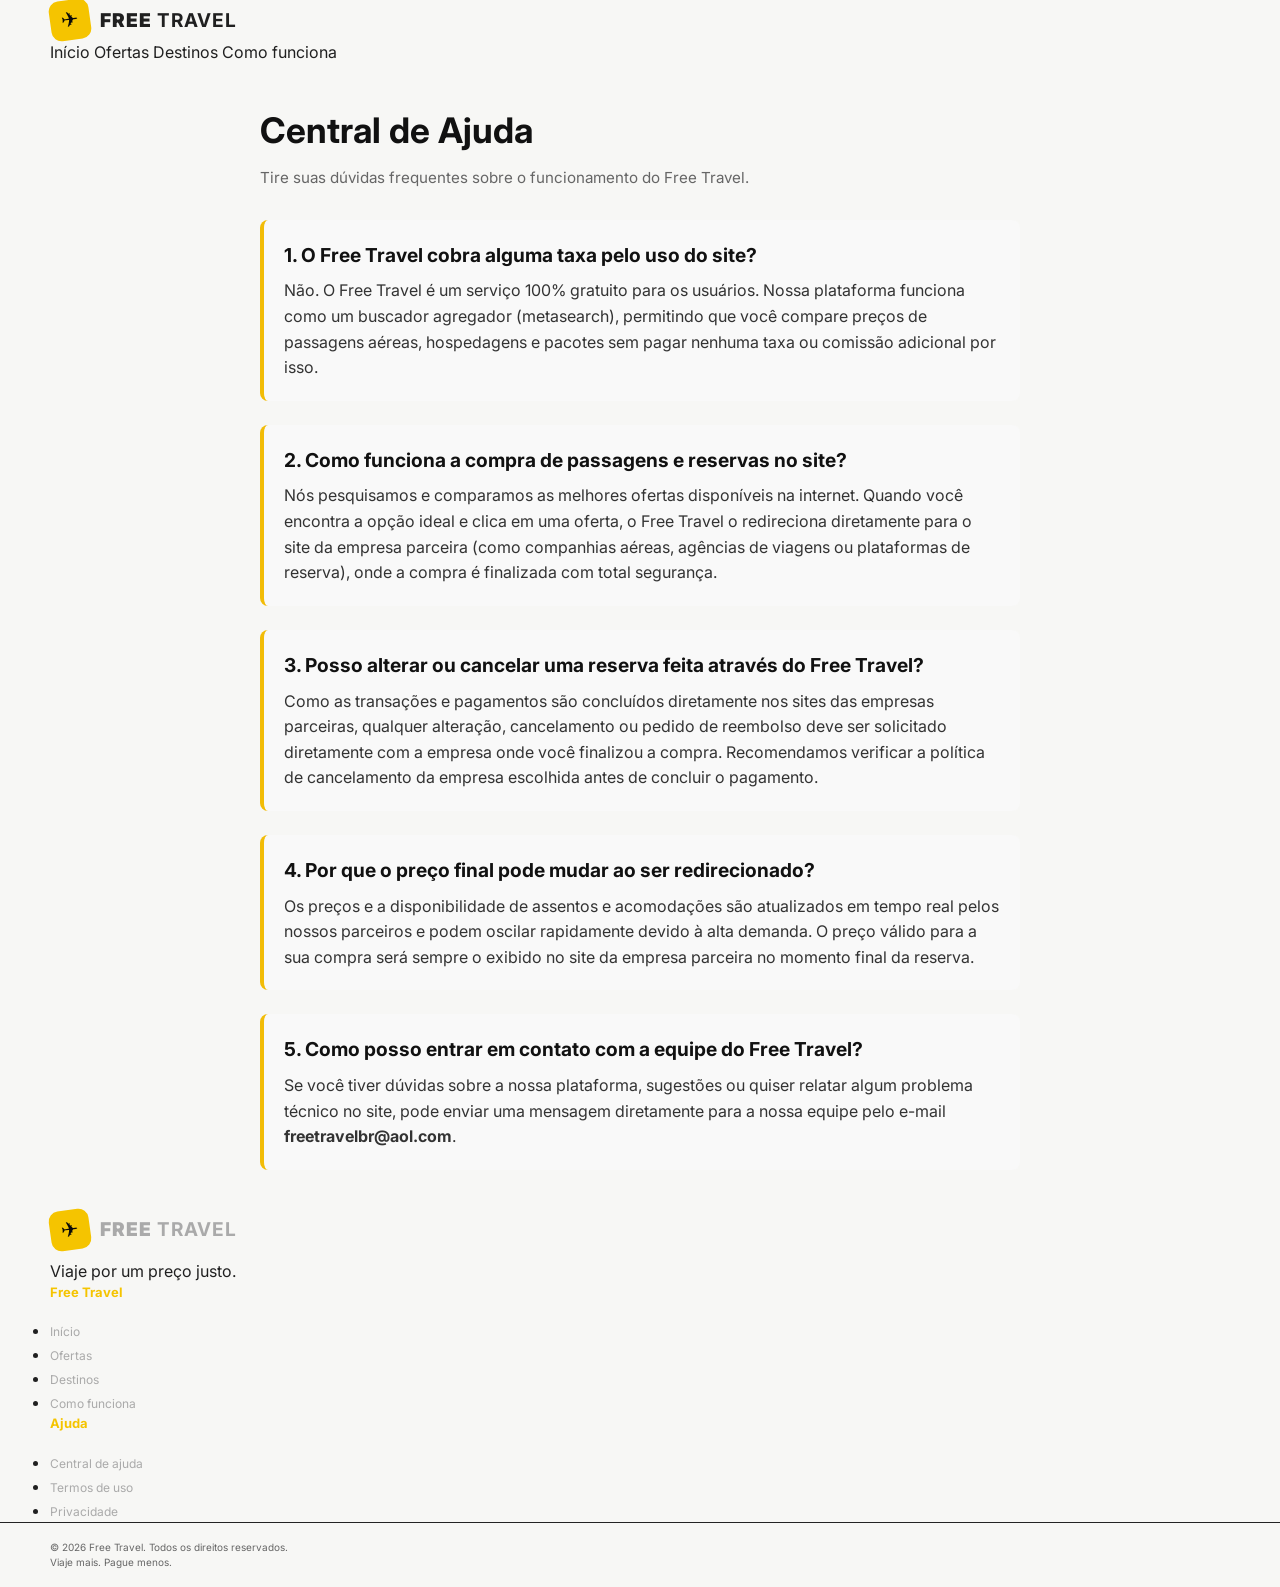
==== central-de-ajuda.html @ 2ada8f88 "Add files via upload" ====
<!DOCTYPE html>
<html lang="pt-BR">
<head>
    <meta charset="UTF-8">
    <meta name="viewport" content="width=device-width, initial-scale=1.0">
    <title>Central de Ajuda — Free Travel</title>
    <link rel="stylesheet" href="style.css">
    <link rel="preconnect" href="https://fonts.googleapis.com">
    <link rel="preconnect" href="https://fonts.gstatic.com" crossorigin>
    <link href="https://fonts.googleapis.com/css2?family=Inter:wght@400;500;600;700;800&display=swap" rel="stylesheet">
</head>
<body>

    <!-- Header / Navbar -->
    <header class="header">
        <div class="container header-container">
            <a href="index.html" class="logo">
                <span class="logo-icon">✈</span>
                <span class="logo-text">FREE <strong>TRAVEL</strong></span>
            </a>
            <nav class="nav">
                <a href="index.html">Início</a>
                <a href="index.html#ofertas">Ofertas</a>
                <a href="index.html#destinos">Destinos</a>
                <a href="index.html#como-funciona">Como funciona</a>
            </nav>
        </div>
    </header>

    <!-- Main Content -->
    <main class="page-content container" style="max-width: 800px; margin: 40px auto; padding: 0 20px;">
        <h1 style="font-size: 2.2rem; margin-bottom: 10px; color: #111;">Central de Ajuda</h1>
        <p style="color: #666; font-size: 0.95rem; margin-bottom: 30px;">Tire suas dúvidas frequentes sobre o funcionamento do Free Travel.</p>

        <section style="display: flex; flex-direction: column; gap: 24px; line-height: 1.6; color: #333;">
            
            <article style="background: #f9f9f9; padding: 20px; border-radius: 8px; border-left: 4px solid #f2bc07;">
                <h3 style="font-size: 1.2rem; margin-bottom: 8px; color: #111;">1. O Free Travel cobra alguma taxa pelo uso do site?</h3>
                <p>Não. O Free Travel é um serviço 100% gratuito para os usuários. Nossa plataforma funciona como um buscador agregador (metasearch), permitindo que você compare preços de passagens aéreas, hospedagens e pacotes sem pagar nenhuma taxa ou comissão adicional por isso.</p>
            </article>

            <article style="background: #f9f9f9; padding: 20px; border-radius: 8px; border-left: 4px solid #f2bc07;">
                <h3 style="font-size: 1.2rem; margin-bottom: 8px; color: #111;">2. Como funciona a compra de passagens e reservas no site?</h3>
                <p>Nós pesquisamos e comparamos as melhores ofertas disponíveis na internet. Quando você encontra a opção ideal e clica em uma oferta, o Free Travel o redireciona diretamente para o site da empresa parceira (como companhias aéreas, agências de viagens ou plataformas de reserva), onde a compra é finalizada com total segurança.</p>
            </article>

            <article style="background: #f9f9f9; padding: 20px; border-radius: 8px; border-left: 4px solid #f2bc07;">
                <h3 style="font-size: 1.2rem; margin-bottom: 8px; color: #111;">3. Posso alterar ou cancelar uma reserva feita através do Free Travel?</h3>
                <p>Como as transações e pagamentos são concluídos diretamente nos sites das empresas parceiras, qualquer alteração, cancelamento ou pedido de reembolso deve ser solicitado diretamente com a empresa onde você finalizou a compra. Recomendamos verificar a política de cancelamento da empresa escolhida antes de concluir o pagamento.</p>
            </article>

            <article style="background: #f9f9f9; padding: 20px; border-radius: 8px; border-left: 4px solid #f2bc07;">
                <h3 style="font-size: 1.2rem; margin-bottom: 8px; color: #111;">4. Por que o preço final pode mudar ao ser redirecionado?</h3>
                <p>Os preços e a disponibilidade de assentos e acomodações são atualizados em tempo real pelos nossos parceiros e podem oscilar rapidamente devido à alta demanda. O preço válido para a sua compra será sempre o exibido no site da empresa parceira no momento final da reserva.</p>
            </article>

            <article style="background: #f9f9f9; padding: 20px; border-radius: 8px; border-left: 4px solid #f2bc07;">
                <h3 style="font-size: 1.2rem; margin-bottom: 8px; color: #111;">5. Como posso entrar em contato com a equipe do Free Travel?</h3>
                <p>Se você tiver dúvidas sobre a nossa plataforma, sugestões ou quiser relatar algum problema técnico no site, pode enviar uma mensagem diretamente para a nossa equipe pelo e-mail <strong>freetravelbr@aol.com</strong>.</p>
            </article>

        </section>
    </main>

    <!-- Footer -->
    <footer class="footer">
        <div class="container footer-container">
            <div class="footer-column">
                <a href="index.html" class="logo footer-logo">
                    <span class="logo-icon">✈</span>
                    <span class="logo-text">FREE <strong>TRAVEL</strong></span>
                </a>
                <p class="footer-tagline">Viaje por um preço justo.</p>
            </div>

            <div class="footer-column">
                <h4>Free Travel</h4>
                <ul>
                    <li><a href="index.html">Início</a></li>
                    <li><a href="index.html#ofertas">Ofertas</a></li>
                    <li><a href="index.html#destinos">Destinos</a></li>
                    <li><a href="index.html#como-funciona">Como funciona</a></li>
                </ul>
            </div>

            <div class="footer-column">
                <h4>Ajuda</h4>
                <ul>
                    <li><a href="central-de-ajuda.html">Central de ajuda</a></li>
                    <li><a href="termos-de-uso.html">Termos de uso</a></li>
                    <li><a href="politica-de-privacidade.html">Privacidade</a></li>
                </ul>
            </div>
        </div>

        <div class="footer-bottom">
            <div class="container footer-bottom-container">
                <p>© 2026 Free Travel. Todos os direitos reservados.</p>
                <p>Viaje mais. Pague menos.</p>
            </div>
        </div>
    </footer>

    <script src="script.js"></script>
</body>
</html>
---- style.css ----
/* =========================================================
   FREE TRAVEL — style.css
   Arquivo CSS Corrigido e Completado
   ========================================================= */

:root {
  --black: #090909;
  --black-soft: #111111;
  --black-card: #151515;
  --yellow: #f5c400;
  --yellow-light: #ffd83d;
  --white: #ffffff;
  --text: #202020;
  --muted: #777777;
  --border: #e9e9e9;
  --bg: #f7f7f5;
  --radius: 18px;
  --shadow: 0 14px 40px rgba(0, 0, 0, 0.08);
  --container: 1180px;
}

/* =========================================================
   RESET
   ========================================================= */

* {
  box-sizing: border-box;
  margin: 0;
  padding: 0;
}

html {
  scroll-behavior: smooth;
}

body {
  min-width: 320px;
  background: var(--bg);
  color: var(--text);
  font-family: Inter, Arial, Helvetica, sans-serif;
  line-height: 1.5;
}

body.modal-open {
  overflow: hidden;
}

img {
  display: block;
  width: 100%;
}

button,
input,
select,
textarea {
  font: inherit;
}

button {
  cursor: pointer;
}

a {
  color: inherit;
  text-decoration: none;
}

.container {
  width: min(calc(100% - 40px), var(--container));
  margin: 0 auto;
}

/* =========================================================
   HEADER
   ========================================================= */

.site-header {
  position: sticky;
  top: 0;
  z-index: 1000;
  background: var(--black);
  color: var(--white);
  border-bottom: 1px solid rgba(255, 255, 255, 0.08);
}

.header-inner {
  min-height: 76px;
  display: flex;
  align-items: center;
  justify-content: space-between;
  gap: 30px;
}

.logo {
  display: inline-flex;
  align-items: center;
  gap: 10px;
  flex-shrink: 0;
}

.logo-icon {
  width: 40px;
  height: 40px;
  display: grid;
  place-items: center;
  background: var(--yellow);
  color: var(--black);
  border-radius: 10px;
  font-size: 21px;
  transform: rotate(-8deg);
}

.logo-text {
  font-size: 19px;
  font-weight: 900;
  letter-spacing: 1px;
  line-height: 1;
}

.logo-text span {
  color: var(--yellow);
}

.main-nav {
  display: flex;
  align-items: center;
  gap: 28px;
  margin-left: auto;
}

.main-nav a {
  position: relative;
  color: #d9d9d9;
  font-size: 14px;
  font-weight: 700;
  transition: color 0.2s ease;
}

.main-nav a:hover {
  color: var(--yellow);
}

.header-actions {
  display: flex;
  align-items: center;
  gap: 12px;
}

.favorites-link,
.login-btn {
  border: 0;
  background: transparent;
  color: var(--white);
  font-weight: 700;
}

.favorites-link {
  display: inline-flex;
  align-items: center;
  gap: 7px;
  font-size: 14px;
}

.favorites-link > span {
  color: var(--yellow);
  font-size: 22px;
}

.favorites-link b {
  min-width: 19px;
  height: 19px;
  padding: 0 5px;
  display: inline-grid;
  place-items: center;
  border-radius: 20px;
  background: var(--yellow);
  color: var(--black);
  font-size: 11px;
}

.login-btn {
  padding: 10px 18px;
  border: 1px solid rgba(255, 255, 255, 0.28);
  border-radius: 9px;
  transition: all 0.2s ease;
}

.login-btn:hover {
  background: var(--yellow);
  border-color: var(--yellow);
  color: var(--black);
}

.menu-toggle {
  display: none;
  width: 42px;
  height: 42px;
  border: 1px solid rgba(255, 255, 255, 0.2);
  border-radius: 9px;
  background: transparent;
  padding: 9px;
}

.menu-toggle span {
  display: block;
  height: 2px;
  margin: 5px 0;
  background: var(--white);
  transition: 0.2s ease;
}

/* =========================================================
   HERO
   ========================================================= */

.hero {
  position: relative;
  min-height: 590px;
  display: flex;
  align-items: center;
  overflow: hidden;
  background: linear-gradient(
      90deg,
      rgba(0, 0, 0, 0.86) 0%,
      rgba(0, 0, 0, 0.67) 48%,
      rgba(0, 0, 0, 0.28) 100%
    ),
    url("https://images.unsplash.com/photo-1500530855697-b586d89ba3ee?auto=format&fit=crop&w=2000&q=90")
      center / cover no-repeat;
  color: var(--white);
}

.hero-overlay {
  position: absolute;
  inset: 0;
  background: radial-gradient(
    circle at 75% 35%,
    rgba(245, 196, 0, 0.16),
    transparent 34%
  );
}

.hero-content {
  position: relative;
  z-index: 2;
  padding: 70px 0 90px;
}

.hero-copy {
  max-width: 650px;
  margin-bottom: 42px;
}

.eyebrow,
.section-kicker {
  display: inline-block;
  color: var(--yellow);
  font-size: 12px;
  font-weight: 900;
  letter-spacing: 1.7px;
}

.hero-copy h1 {
  max-width: 700px;
  margin-top: 13px;
  font-size: clamp(42px, 6vw, 72px);
  line-height: 0.98;
  letter-spacing: -2.5px;
  font-weight: 900;
}

.hero-copy h1 strong {
  color: var(--yellow);
}

.hero-copy p {
  max-width: 570px;
  margin-top: 22px;
  color: #dddddd;
  font-size: 18px;
}

/* =========================================================
   SEARCH CARD
   ========================================================= */

.search-card {
  width: 100%;
  max-width: 1120px;
  background: var(--white);
  color: var(--text);
  border-radius: 16px;
  box-shadow: 0 22px 60px rgba(0, 0, 0, 0.25);
  overflow: hidden;
}

.search-tabs {
  display: flex;
  border-bottom: 1px solid var(--border);
  padding: 0 18px;
}

.search-tab {
  position: relative;
  border: 0;
  background: transparent;
  padding: 17px 20px;
  color: #777;
  font-size: 14px;
  font-weight: 800;
}

.search-tab.active {
  color: var(--black);
}

.search-tab.active::after {
  content: "";
  position: absolute;
  left: 18px;
  right: 18px;
  bottom: -1px;
  height: 3px;
  background: var(--yellow);
}

.search-form {
  display: grid;
  grid-template-columns: 1.5fr 1fr 1fr 1.1fr auto;
  gap: 10px;
  padding: 18px;
}

.search-field {
  min-width: 0;
}

.search-field label {
  display: block;
  margin: 0 0 7px 3px;
  color: #666;
  font-size: 11px;
  font-weight: 900;
  text-transform: uppercase;
  letter-spacing: 0.5px;
}

.input-wrap {
  height: 51px;
  display: flex;
  align-items: center;
  gap: 8px;
  padding: 0 12px;
  border: 1px solid #dedede;
  border-radius: 9px;
  background: #fff;
}

.input-wrap:focus-within {
  border-color: var(--yellow);
  box-shadow: 0 0 0 3px rgba(245, 196, 0, 0.12);
}

.input-icon {
  flex-shrink: 0;
  font-size: 16px;
}

.input-wrap input,
.input-wrap select {
  width: 100%;
  min-width: 0;
  border: 0;
  outline: 0;
  background: transparent;
  color: var(--text);
  font-size: 13px;
}

.search-button,
.primary-btn {
  border: 0;
  background: var(--yellow);
  color: var(--black);
  font-weight: 900;
  border-radius: 9px;
  transition: transform 0.2s ease, background 0.2s ease, box-shadow 0.2s ease;
}

.search-button {
  align-self: end;
  min-width: 125px;
  height: 51px;
  padding: 0 22px;
}

.search-button:hover,
.primary-btn:hover {
  background: var(--yellow-light);
  transform: translateY(-2px);
  box-shadow: 0 8px 20px rgba(0, 0, 0, 0.12);
}

.search-button-icon {
  margin-right: 5px;
  font-size: 20px;
}

/* =========================================================
   TRUST BAR
   ========================================================= */

.trust-bar {
  background: var(--white);
  border-bottom: 1px solid var(--border);
}

.trust-inner {
  min-height: 100px;
  display: grid;
  grid-template-columns: repeat(4, 1fr);
  gap: 25px;
  align-items: center;
}

.trust-item {
  display: flex;
  align-items: center;
  gap: 12px;
}

.trust-item > span {
  width: 38px;
  height: 38px;
  display: grid;
  place-items: center;
  flex-shrink: 0;
  border-radius: 50%;
  background: #fff7cc;
  color: #8c7200;
  font-size: 17px;
  font-weight: 900;
}

.trust-item strong,
.trust-item small {
  display: block;
}

.trust-item strong {
  font-size: 13px;
}

.trust-item small {
  margin-top: 2px;
  color: #858585;
  font-size: 11px;
}

/* =========================================================
   SECTIONS
   ========================================================= */

.section {
  padding: 88px 0;
}

.offers-section {
  background: var(--bg);
}

.section-heading {
  display: flex;
  align-items: end;
  justify-content: space-between;
  gap: 30px;
  margin-bottom: 32px;
}

.section-heading.centered {
  display: block;
  text-align: center;
  max-width: 650px;
  margin-left: auto;
  margin-right: auto;
  margin-bottom: 45px;
}

.section-heading h2 {
  margin-top: 8px;
  color: var(--black);
  font-size: clamp(30px, 4vw, 44px);
  line-height: 1.05;
  letter-spacing: -1.3px;
}

.section-heading p {
  margin-top: 11px;
  color: var(--muted);
  font-size: 15px;
}

.outline-btn {
  flex-shrink: 0;
  display: inline-flex;
  align-items: center;
  gap: 10px;
  border: 1px solid #ccc;
  border-radius: 9px;
  padding: 11px 16px;
  background: transparent;
  color: var(--black);
  font-weight: 800;
}

.outline-btn:hover {
  border-color: var(--yellow);
  background: var(--yellow);
}

/* =========================================================
   FILTERS
   ========================================================= */

.filter-row {
  display: flex;
  flex-wrap: wrap;
  gap: 9px;
  margin-bottom: 18px;
}

.filter-btn {
  border: 1px solid #ddd;
  border-radius: 30px;
  padding: 9px 17px;
  background: var(--white);
  color: #555;
  font-size: 13px;
  font-weight: 800;
  transition: 0.2s ease;
}

.filter-btn:hover,
.filter-btn.active {
  border-color: var(--yellow);
  background: var(--yellow);
  color: var(--black);
}

.results-info {
  margin-bottom: 20px;
  color: #888;
  font-size: 13px;
  font-weight: 700;
}

/* =========================================================
   TRIP GRID
   ========================================================= */

.trip-grid {
  display: grid;
  grid-template-columns: repeat(4, 1fr);
  gap: 20px;
}

.trip-card {
  min-width: 0;
  overflow: hidden;
  background: var(--white);
  border: 1px solid #ececec;
  border-radius: var(--radius);
  box-shadow: 0 7px 24px rgba(0, 0, 0, 0.045);
  transition: transform 0.25s ease, box-shadow 0.25s ease;
}

.trip-card:hover {
  transform: translateY(-5px);
  box-shadow: var(--shadow);
}

.trip-image {
  position: relative;
  height: 205px;
  overflow: hidden;
}

.trip-image img {
  height: 100%;
  object-fit: cover;
  transition: transform 0.4s ease;
}

.trip-card:hover .trip-image img {
  transform: scale(1.05);
}

.favorite-btn {
  position: absolute;
  top: 12px;
  right: 12px;
  z-index: 2;
  width: 37px;
  height: 37px;
  display: grid;
  place-items: center;
  border: 0;
  border-radius: 50%;
  background: rgba(255, 255, 255, 0.94);
  color: #222;
  font-size: 23px;
  line-height: 1;
  box-shadow: 0 5px 15px rgba(0, 0, 0, 0.12);
}

.favorite-btn:hover,
.favorite-btn.active {
  color: #d09f00;
}

.trip-badge {
  position: absolute;
  left: 12px;
  top: 12px;
  padding: 6px 9px;
  border-radius: 6px;
  background: var(--yellow);
  color: var(--black);
  font-size: 9px;
  font-weight: 900;
  letter-spacing: 0.6px;
}

.trip-content {
  padding: 18px;
}

.trip-location {
  color: #8b8b8b;
  font-size: 11px;
  font-weight: 700;
}

.trip-content h3 {
  margin-top: 5px;
  font-size: 21px;
  line-height: 1.15;
}

.trip-rating {
  display: flex;
  align-items: center;
  gap: 5px;
  margin-top: 8px;
  color: #555;
  font-size: 12px;
  font-weight: 800;
}

.trip-rating > span:first-child {
  color: #d49e00;
}

.trip-type {
  margin-left: 5px;
  padding-left: 9px;
  border-left: 1px solid #ddd;
  color: #999;
  font-weight: 700;
}

.trip-content p {
  min-height: 64px;
  margin: 12px 0 17px;
  color: #777;
  font-size: 12px;
  line-height: 1.55;
}

.trip-bottom {
  display: flex;
  align-items: end;
  justify-content: space-between;
  gap: 10px;
  padding-top: 14px;
  border-top: 1px solid #eee;
}

.trip-bottom small {
  color: #999;
  font-size: 9px;
}

.trip-price {
  margin-top: 1px;
  color: var(--black);
  font-size: 21px;
  font-weight: 900;
}

.trip-bottom del {
  color: #aaa;
  font-size: 10px;
}

.small-btn {
  padding: 10px 12px;
  white-space: nowrap;
  font-size: 11px;
}

/* =========================================================
   EMPTY STATE
   ========================================================= */

.empty-state {
  grid-column: 1 / -1;
  padding: 60px 20px;
  text-align: center;
  background: var(--white);
  border: 1px dashed #ddd;
  border-radius: var(--radius);
}

.empty-icon {
  font-size: 42px;
}

.empty-state h3 {
  margin-top: 10px;
  font-size: 24px;
}

.empty-state p {
  margin: 7px 0 18px;
  color: #777;
}

/* =========================================================
   DESTINATIONS
   ========================================================= */

.destinations-section {
  background: var(--white);
}

.destination-grid {
  display: grid;
  grid-template-columns: 1.45fr 1fr 1fr;
  grid-template-rows: 260px 260px;
  gap: 16px;
}

.destination-card {
  position: relative;
  overflow: hidden;
  min-width: 0;
  padding: 0;
  border: 0;
  border-radius: 16px;
  background: #111;
  color: var(--white);
  text-align: left;
}

.destination-card.destination-large {
  grid-row: 1 / 3;
}

.destination-card img {
  position: absolute;
  inset: 0;
  height: 100%;
  object-fit: cover;
  transition: transform 0.4s ease;
}

.destination-card:hover img {
  transform: scale(1.06);
}

.destination-overlay {
  position: absolute;
  inset: 0;
  background: linear-gradient(
    180deg,
    rgba(0, 0, 0, 0) 25%,
    rgba(0, 0, 0, 0.78) 100%
  );
}

.destination-content {
  position: absolute;
  z-index: 2;
  left: 22px;
  right: 22px;
  bottom: 21px;
}

.destination-content small {
  display: block;
  color: var(--yellow);
  font-size: 10px;
  font-weight: 900;
  letter-spacing: 1.4px;
}

.destination-content strong {
  display: block;
  margin-top: 3px;
  font-size: 27px;
  line-height: 1.05;
}

.destination-content span {
  display: block;
  margin-top: 5px;
  color: #ddd;
  font-size: 11px;
}

/* =========================================================
   BUDGET
   ========================================================= */

.budget-section {
  padding: 30px 0 88px;
  background: var(--white);
}

.budget-card {
  display: grid;
  grid-template-columns: 1fr 1.1fr;
  align-items: center;
  gap: 60px;
  padding: 42px;
  border-radius: 20px;
  background: var(--black);
  color: var(--white);
}

.budget-copy h2 {
  margin-top: 7px;
  font-size: 35px;
  line-height: 1.05;
}

.budget-copy p {
  max-width: 500px;
  margin-top: 12px;
  color: #aaa;
  font-size: 14px;
}

.budget-control {
  padding: 25px;
  border-radius: 14px;
  background: #171717;
  border: 1px solid #292929;
}

.budget-value {
  display: flex;
  align-items: baseline;
  justify-content: space-between;
  margin-bottom: 20px;
}

.budget-value span {
  color: #999;
  font-size: 12px;
}

.budget-value strong {
  color: var(--yellow);
  font-size: 30px;
}

#budgetSlider {
  width: 100%;
  accent-color: var(--yellow);
  cursor: pointer;
}

.budget-range-labels {
  display: flex;
  justify-content: space-between;
  margin-top: 8px;
  color: #777;
  font-size: 10px;
}

/* =========================================================
   HOW IT WORKS
   ========================================================= */

.how-section {
  background: var(--bg);
}

.steps-grid {
  display: grid;
  grid-template-columns: repeat(3, 1fr);
  gap: 20px;
}

.step-card {
  position: relative;
  padding: 35px 30px;
  background: var(--white);
  border: 1px solid #ececec;
  border-radius: 17px;
}

.step-number {
  position: absolute;
  top: 20px;
  right: 22px;
  color: #ddd;
  font-size: 12px;
  font-weight: 900;
}

.step-icon {
  width: 54px;
  height: 54px;
  display: grid;
  place-items: center;
  margin-bottom: 20px;
  border-radius: 13px;
  background: #fff7cc;
  font-size: 24px;
}

.step-card h3 {
  font-size: 21px;
}

.step-card p {
  margin-top: 8px;
  color: #777;
  font-size: 13px;
}

/* =========================================================
   CTA
   ========================================================= */

.cta-section {
  padding: 0 0 88px;
  background: var(--bg);
}

.cta-card {
  display: flex;
  align-items: center;
  justify-content: space-between;
  gap: 30px;
  padding: 45px;
  border-radius: 20px;
  background: var(--yellow);
  color: var(--black);
}

.cta-card .section-kicker {
  color: #665300;
}

.cta-card h2 {
  max-width: 620px;
  margin-top: 5px;
  font-size: 38px;
  line-height: 1.02;
}

.cta-card p {
  margin-top: 9px;
  color: #5e5000;
}

.cta-card .primary-btn {
  flex-shrink: 0;
  background: var(--black);
  color: var(--white);
}

.cta-card .primary-btn:hover {
  background: #222;
}

/* =========================================================
   FOOTER
   ========================================================= */

.site-footer {
  background: var(--black);
  color: var(--white);
}

.footer-main {
  display: grid;
  grid-template-columns: 2fr repeat(3, 1fr);
  gap: 50px;
  padding: 65px 0 50px;
}

.footer-brand p {
  margin-top: 13px;
  color: #888;
  font-size: 13px;
}

.footer-column {
  display: flex;
  flex-direction: column;
  gap: 9px;
}

.footer-column h4 {
  margin-bottom: 7px;
  color: var(--yellow);
  font-size: 13px;
}

.footer-column a {
  width: fit-content;
  color: #aaa;
  font-size: 12px;
}

.footer-column a:hover {
  color: var(--white);
}

.footer-bottom {
  min-height: 65px;
  display: flex;
  align-items: center;
  justify-content: space-between;
  gap: 20px;
  border-top: 1px solid #242424;
  color: #666;
  font-size: 10px;
}

/* =========================================================
   MODAIS
   ========================================================= */

.ft-modal {
  position: fixed;
  inset: 0;
  z-index: 5000;
  display: none;
  align-items: center;
  justify-content: center;
  padding: 20px;
}

.ft-modal.open {
  display: flex;
}

.ft-modal-backdrop {
  position: absolute;
  inset: 0;
  background: rgba(0, 0, 0, 0.78);
  backdrop-filter: blur(5px);
}

.ft-modal-box {
  position: relative;
  z-index: 2;
  width: min(100%, 680px);
  max-height: 92vh;
  overflow: auto;
  border-radius: 18px;
  background: var(--white);
  color: var(--text);
  box-shadow: 0 30px 90px rgba(0, 0, 0, 0.4);
}

.ft-modal-close {
  position: absolute;
  z-index: 4;
  top: 12px;
  right: 12px;
  width: 38px;
  height: 38px;
  display: grid;
  place-items: center;
  border: 0;
  border-radius: 50%;
  background: rgba(0, 0, 0, 0.7);
  color: var(--white);
  font-size: 24px;
}

.ft-modal-image {
  height: 280px;
  object-fit: cover;
}

.ft-modal-body {
  padding: 30px;
}

.ft-modal-body h2 {
  margin-top: 4px;
  font-size: 34px;
  line-height: 1.05;
}

.modal-kicker {
  color: #a38300;
  font-size: 10px;
  font-weight: 900;
  letter-spacing: 1.3px;
}

.modal-location {
  margin-top: 8px;
  color: #777;
  font-size: 13px;
}

.modal-rating {
  margin-top: 8px;
  color: #a38300;
  font-size: 13px;
  font-weight: 800;
}

.ft-modal-body > p:not(.modal-location) {
  margin-top: 17px;
  color: #666;
  font-size: 14px;
}

.modal-price {
  margin-top: 22px;
}

.modal-price small {
  display: block;
  color: #888;
  font-size: 11px;
}

.modal-price strong {
  display: inline-block;
  margin-right: 10px;
  color: var(--black);
  font-size: 32px;
}

.modal-price del {
  color: #aaa;
  font-size: 12px;
}

.modal-actions {
  display: flex;
  flex-wrap: wrap;
  gap: 10px;
  margin-top: 22px;
}

.primary-btn {
  padding: 12px 17px;
}

.secondary-btn {
  padding: 11px 16px;
  border: 1px solid #ddd;
  border-radius: 9px;
  background: var(--white);
  color: var(--black);
  font-weight: 800;
}

.secondary-btn:hover {
  border-color: var(--yellow);
  background: #fffbea;
}

.modal-note {
  display: block;
  margin-top: 18px;
  color: #999;
  font-size: 10px;
}

.login-box {
  width: min(100%, 440px);
  padding: 35px;
}

.login-logo {
  width: 55px;
  height: 55px;
  display: grid;
  place-items: center;
  margin-bottom: 18px;
  border-radius: 14px;
  background: var(--yellow);
  font-size: 27px;
}

.login-box h2 {
  margin-top: 5px;
  font-size: 32px;
}

.login-box > p {
  margin-top: 7px;
  color: #777;
  font-size: 13px;
}

#loginForm {
  margin-top: 24px;
}

#loginForm label {
  display: block;
  margin-bottom: 15px;
  color: #555;
  font-size: 11px;
  font-weight: 900;
}

#loginForm input {
  width: 100%;
  height: 47px;
  margin-top: 6px;
  padding: 0 12px;
  border: 1px solid #ddd;
  border-radius: 8px;
  outline: 0;
  font-size: 13px;
}

#loginForm input:focus {
  border-color: var(--yellow);
}

.full-btn {
  width: 100%;
  margin-top: 3px;
}

/* =========================================================
   TOAST
   ========================================================= */

.ft-toast {
  position: fixed;
  z-index: 7000;
  left: 50%;
  bottom: 25px;
  transform: translate(-50%, 20px);
  max-width: calc(100% - 30px);
  padding: 13px 18px;
  border-radius: 9px;
  background: var(--black);
  color: var(--white);
  box-shadow: 0 12px 35px rgba(0, 0, 0, 0.3);
  opacity: 0;
  pointer-events: none;
  font-size: 12px;
  font-weight: 800;
  transition: 0.25s ease;
}

.ft-toast.show {
  opacity: 1;
  transform: translate(-50%, 0);
}

/* =========================================================
   RESPONSIVO — TABLET
   ========================================================= */

@media (max-width: 1050px) {
  .main-nav {
    gap: 16px;
  }

  .trip-grid {
    grid-template-columns: repeat(3, 1fr);
  }

  .search-form {
    grid-template-columns: repeat(2, 1fr);
  }

  .search-button {
    width: 100%;
  }

  .destination-grid {
    grid-template-columns: 1fr 1fr;
    grid-template-rows: repeat(3, 260px);
  }

  .destination-card.destination-large {
    grid-column: 1 / 3;
    grid-row: auto;
  }
}

/* =========================================================
   RESPONSIVO — MOBILE
   ========================================================= */

@media (max-width: 760px) {
  .container {
    width: min(calc(100% - 28px), var(--container));
  }

  .header-inner {
    min-height: 68px;
  }

  .logo-text {
    font-size: 16px;
  }

  .logo-icon {
    width: 35px;
    height: 35px;
  }

  .main-nav {
    position: absolute;
    top: 68px;
    left: 0;
    right: 0;
    display: none;
    flex-direction: column;
    align-items: stretch;
    gap: 0;
    padding: 8px 14px 15px;
    background: var(--black);
    border-top: 1px solid #222;
  }

  .main-nav.open {
    display: flex;
  }

  .main-nav a {
    padding: 13px 7px;
    border-bottom: 1px solid #222;
  }

  .favorites-link {
    display: none;
  }

  .login-btn {
    padding: 8px 12px;
    font-size: 12px;
  }

  .menu-toggle {
    display: block;
  }

  .hero {
    min-height: auto;
  }

  .hero-content {
    padding: 60px 0 55px;
  }

  .hero-copy {
    margin-bottom: 28px;
  }

  .hero-copy h1 {
    font-size: 36px;
    letter-spacing: -1.5px;
  }

  .search-form {
    grid-template-columns: 1fr;
  }

  .trust-inner {
    grid-template-columns: repeat(2, 1fr);
    padding: 20px 0;
  }

  .trip-grid {
    grid-template-columns: 1fr;
  }

  .destination-grid {
    grid-template-columns: 1fr;
    grid-template-rows: auto;
  }

  .destination-card.destination-large {
    grid-column: auto;
  }

  .destination-card {
    height: 220px;
  }

  .budget-card {
    grid-template-columns: 1fr;
    gap: 30px;
    padding: 24px;
  }

  .steps-grid {
    grid-template-columns: 1fr;
  }

  .cta-card {
    flex-direction: column;
    text-align: center;
    padding: 30px 20px;
  }

  .footer-main {
    grid-template-columns: 1fr;
    gap: 30px;
  }

  .footer-bottom {
    flex-direction: column;
    text-align: center;
    gap: 10px;
    padding: 15px 0;
  }
}
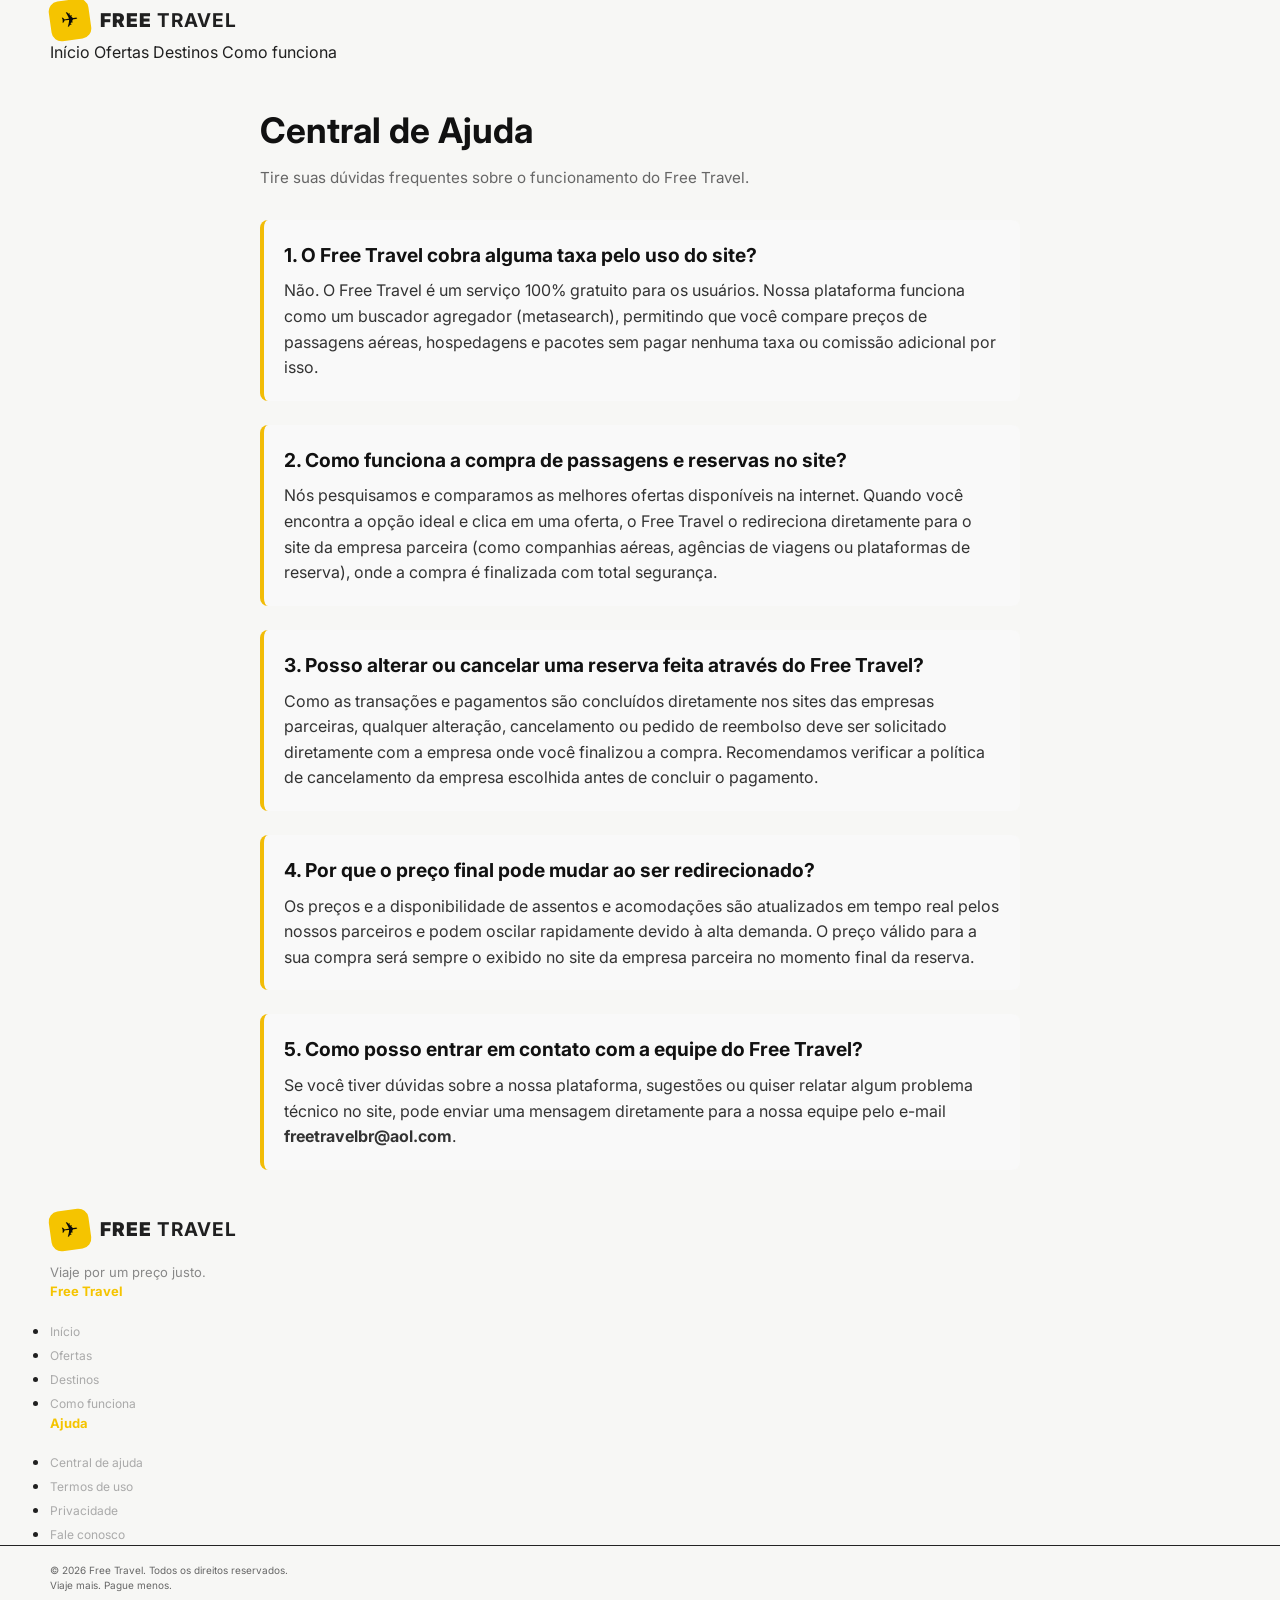
==== commit ccef56d6: "Fix HTML structure and improve footer layout" ====
--- a/central-de-ajuda.html
+++ b/central-de-ajuda.html
@@ -63,23 +63,24 @@
     </main>
 
     <!-- Footer -->
-    <footer class="footer">
-        <div class="container footer-container">
-            <div class="footer-column">
-                <a href="index.html" class="logo footer-logo">
-                    <span class="logo-icon">✈</span>
-                    <span class="logo-text">FREE <strong>TRAVEL</strong></span>
-                </a>
-                <p class="footer-tagline">Viaje por um preço justo.</p>
-            </div>
+   <footer class="footer">
+    <div class="container footer-content">
+        <div class="footer-brand">
+            <a href="index.html" class="logo">
+                <span class="logo-icon">✈</span>
+                <span class="logo-text">FREE <strong>TRAVEL</strong></span>
+            </a>
+            <p>Viaje por um preço justo.</p>
+        </div>
 
+        <div class="footer-links">
             <div class="footer-column">
                 <h4>Free Travel</h4>
                 <ul>
                     <li><a href="index.html">Início</a></li>
-                    <li><a href="index.html#ofertas">Ofertas</a></li>
-                    <li><a href="index.html#destinos">Destinos</a></li>
-                    <li><a href="index.html#como-funciona">Como funciona</a></li>
+                    <li><a href="#ofertas">Ofertas</a></li>
+                    <li><a href="#destinos">Destinos</a></li>
+                    <li><a href="#como-funciona">Como funciona</a></li>
                 </ul>
             </div>
 
@@ -89,18 +90,21 @@
                     <li><a href="central-de-ajuda.html">Central de ajuda</a></li>
                     <li><a href="termos-de-uso.html">Termos de uso</a></li>
                     <li><a href="politica-de-privacidade.html">Privacidade</a></li>
+                    <li><a href="mailto:freetravelbr@aol.com">Fale conosco</a></li>
                 </ul>
             </div>
         </div>
+    </div>
 
-        <div class="footer-bottom">
-            <div class="container footer-bottom-container">
-                <p>© 2026 Free Travel. Todos os direitos reservados.</p>
-                <p>Viaje mais. Pague menos.</p>
-            </div>
+    <div class="footer-bottom">
+        <div class="container">
+            <p>© 2026 Free Travel. Todos os direitos reservados.</p>
+            <p>Viaje mais. Pague menos.</p>
         </div>
-    </footer>
+    </div>
+</footer>
+    
 
     <script src="script.js"></script>
 </body>
-</html>+</html>
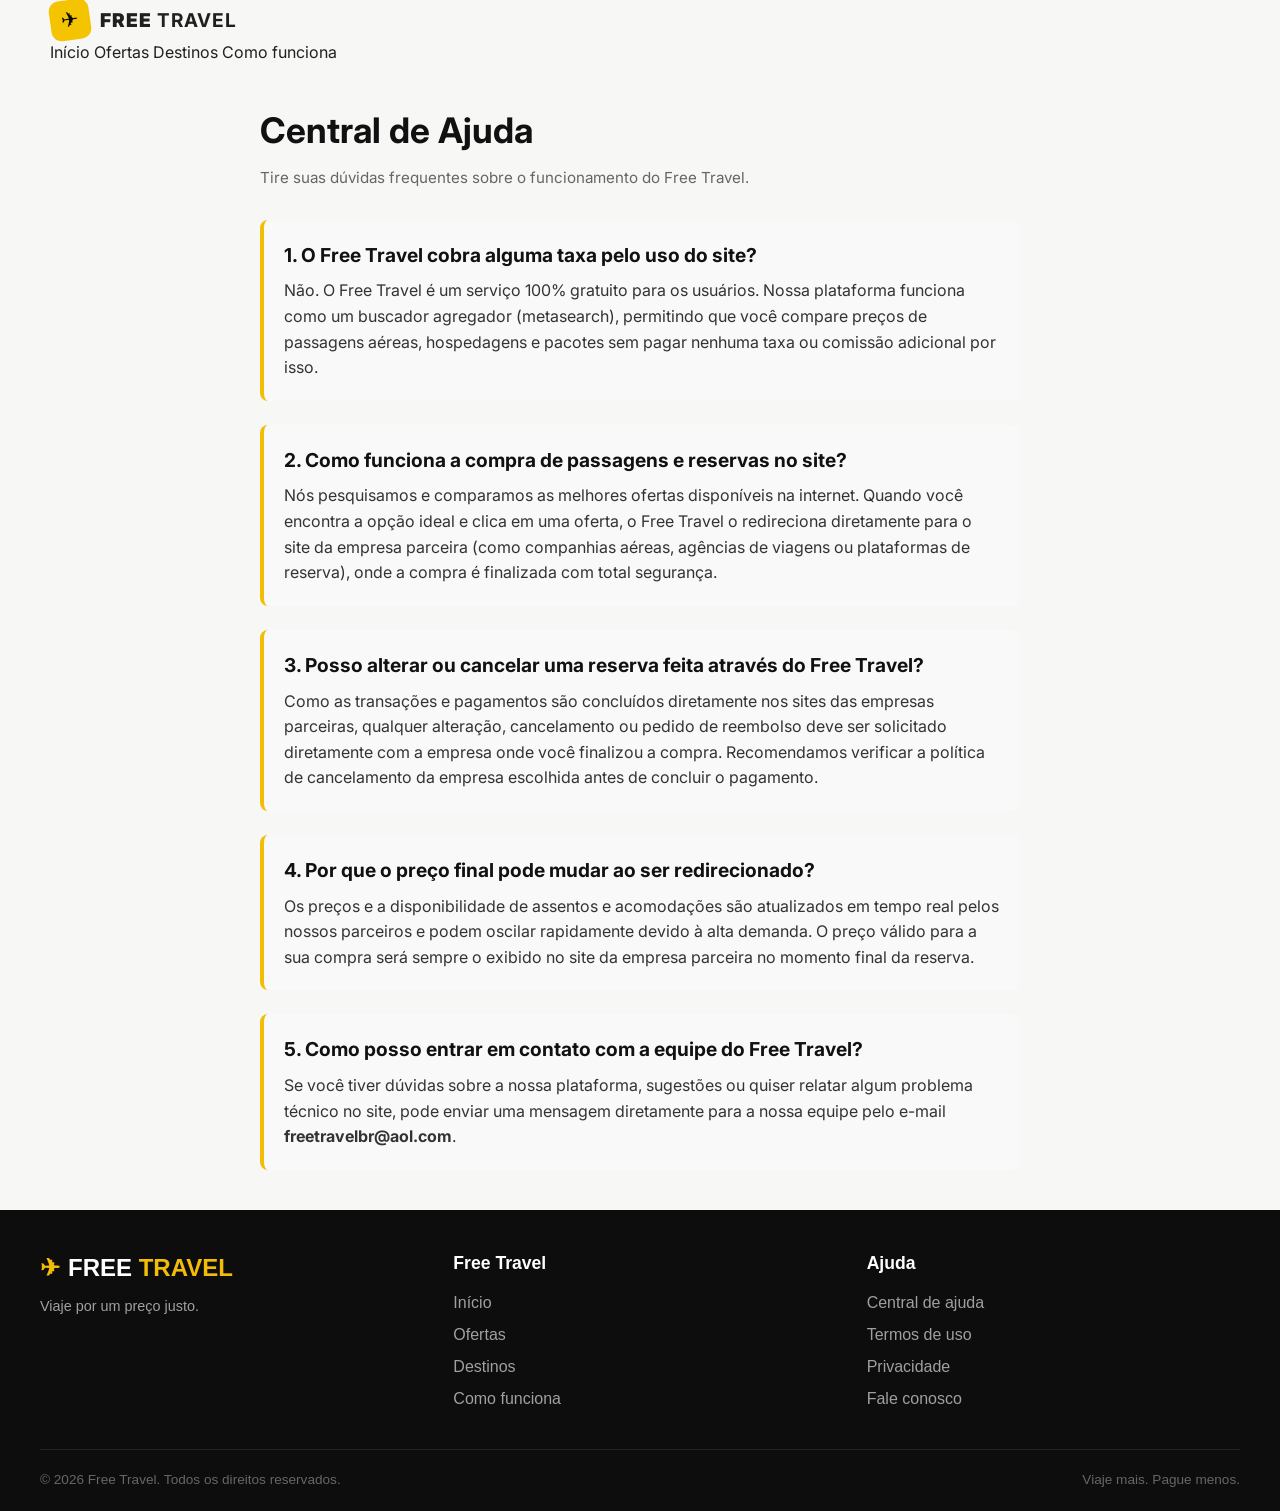
==== commit 694eac59: "Fix HTML structure and improve footer styling" ====
--- a/central-de-ajuda.html
+++ b/central-de-ajuda.html
@@ -63,45 +63,49 @@
     </main>
 
     <!-- Footer -->
-   <footer class="footer">
-    <div class="container footer-content">
-        <div class="footer-brand">
-            <a href="index.html" class="logo">
-                <span class="logo-icon">✈</span>
-                <span class="logo-text">FREE <strong>TRAVEL</strong></span>
+<footer style="background-color: #0d0d0d; color: #ffffff; padding: 40px 20px 20px 20px; font-family: sans-serif;">
+    <div style="max-width: 1200px; margin: 0 auto; display: flex; flex-wrap: wrap; justify-content: space-between; gap: 40px;">
+        
+        <!-- Marca / Coluna 1 -->
+        <div style="flex: 1; min-width: 250px;">
+            <a href="index.html" style="text-decoration: none; color: #ffffff; font-size: 1.5rem; font-weight: bold; display: flex; align-items: center; gap: 8px;">
+                <span style="color: #f2bc07;">✈</span>
+                <span>FREE <strong style="color: #f2bc07;">TRAVEL</strong></span>
             </a>
-            <p>Viaje por um preço justo.</p>
+            <p style="color: #a0a0a0; font-size: 0.9rem; margin-top: 10px;">Viaje por um preço justo.</p>
         </div>
 
-        <div class="footer-links">
-            <div class="footer-column">
-                <h4>Free Travel</h4>
-                <ul>
-                    <li><a href="index.html">Início</a></li>
-                    <li><a href="#ofertas">Ofertas</a></li>
-                    <li><a href="#destinos">Destinos</a></li>
-                    <li><a href="#como-funciona">Como funciona</a></li>
-                </ul>
-            </div>
+        <!-- Coluna 2: Navegação -->
+        <div style="flex: 1; min-width: 150px;">
+            <h4 style="color: #ffffff; margin-bottom: 15px; font-size: 1.1rem;">Free Travel</h4>
+            <ul style="list-style: none; padding: 0; margin: 0;">
+                <li style="margin-bottom: 8px;"><a href="index.html" style="color: #a0a0a0; text-decoration: none;">Início</a></li>
+                <li style="margin-bottom: 8px;"><a href="index.html#ofertas" style="color: #a0a0a0; text-decoration: none;">Ofertas</a></li>
+                <li style="margin-bottom: 8px;"><a href="index.html#destinos" style="color: #a0a0a0; text-decoration: none;">Destinos</a></li>
+                <li style="margin-bottom: 8px;"><a href="index.html#como-funciona" style="color: #a0a0a0; text-decoration: none;">Como funciona</a></li>
+            </ul>
+        </div>
 
-            <div class="footer-column">
-                <h4>Ajuda</h4>
-                <ul>
-                    <li><a href="central-de-ajuda.html">Central de ajuda</a></li>
-                    <li><a href="termos-de-uso.html">Termos de uso</a></li>
-                    <li><a href="politica-de-privacidade.html">Privacidade</a></li>
-                    <li><a href="mailto:freetravelbr@aol.com">Fale conosco</a></li>
-                </ul>
-            </div>
+        <!-- Coluna 3: Ajuda -->
+        <div style="flex: 1; min-width: 150px;">
+            <h4 style="color: #ffffff; margin-bottom: 15px; font-size: 1.1rem;">Ajuda</h4>
+            <ul style="list-style: none; padding: 0; margin: 0;">
+                <li style="margin-bottom: 8px;"><a href="central-de-ajuda.html" style="color: #a0a0a0; text-decoration: none;">Central de ajuda</a></li>
+                <li style="margin-bottom: 8px;"><a href="termos-de-uso.html" style="color: #a0a0a0; text-decoration: none;">Termos de uso</a></li>
+                <li style="margin-bottom: 8px;"><a href="politica-de-privacidade.html" style="color: #a0a0a0; text-decoration: none;">Privacidade</a></li>
+                <li style="margin-bottom: 8px;"><a href="mailto:freetravelbr@aol.com" style="color: #a0a0a0; text-decoration: none;">Fale conosco</a></li>
+            </ul>
         </div>
+
     </div>
 
-    <div class="footer-bottom">
-        <div class="container">
-            <p>© 2026 Free Travel. Todos os direitos reservados.</p>
-            <p>Viaje mais. Pague menos.</p>
-        </div>
+    <!-- Linha Inferior -->
+    <div style="max-width: 1200px; margin: 30px auto 0 auto; padding-top: 20px; border-top: 1px solid #222; display: flex; justify-content: space-between; flex-wrap: wrap; color: #666; font-size: 0.85rem;">
+        <p>© 2026 Free Travel. Todos os direitos reservados.</p>
+        <p>Viaje mais. Pague menos.</p>
     </div>
+</footer>
+    
 </footer>
     
 
